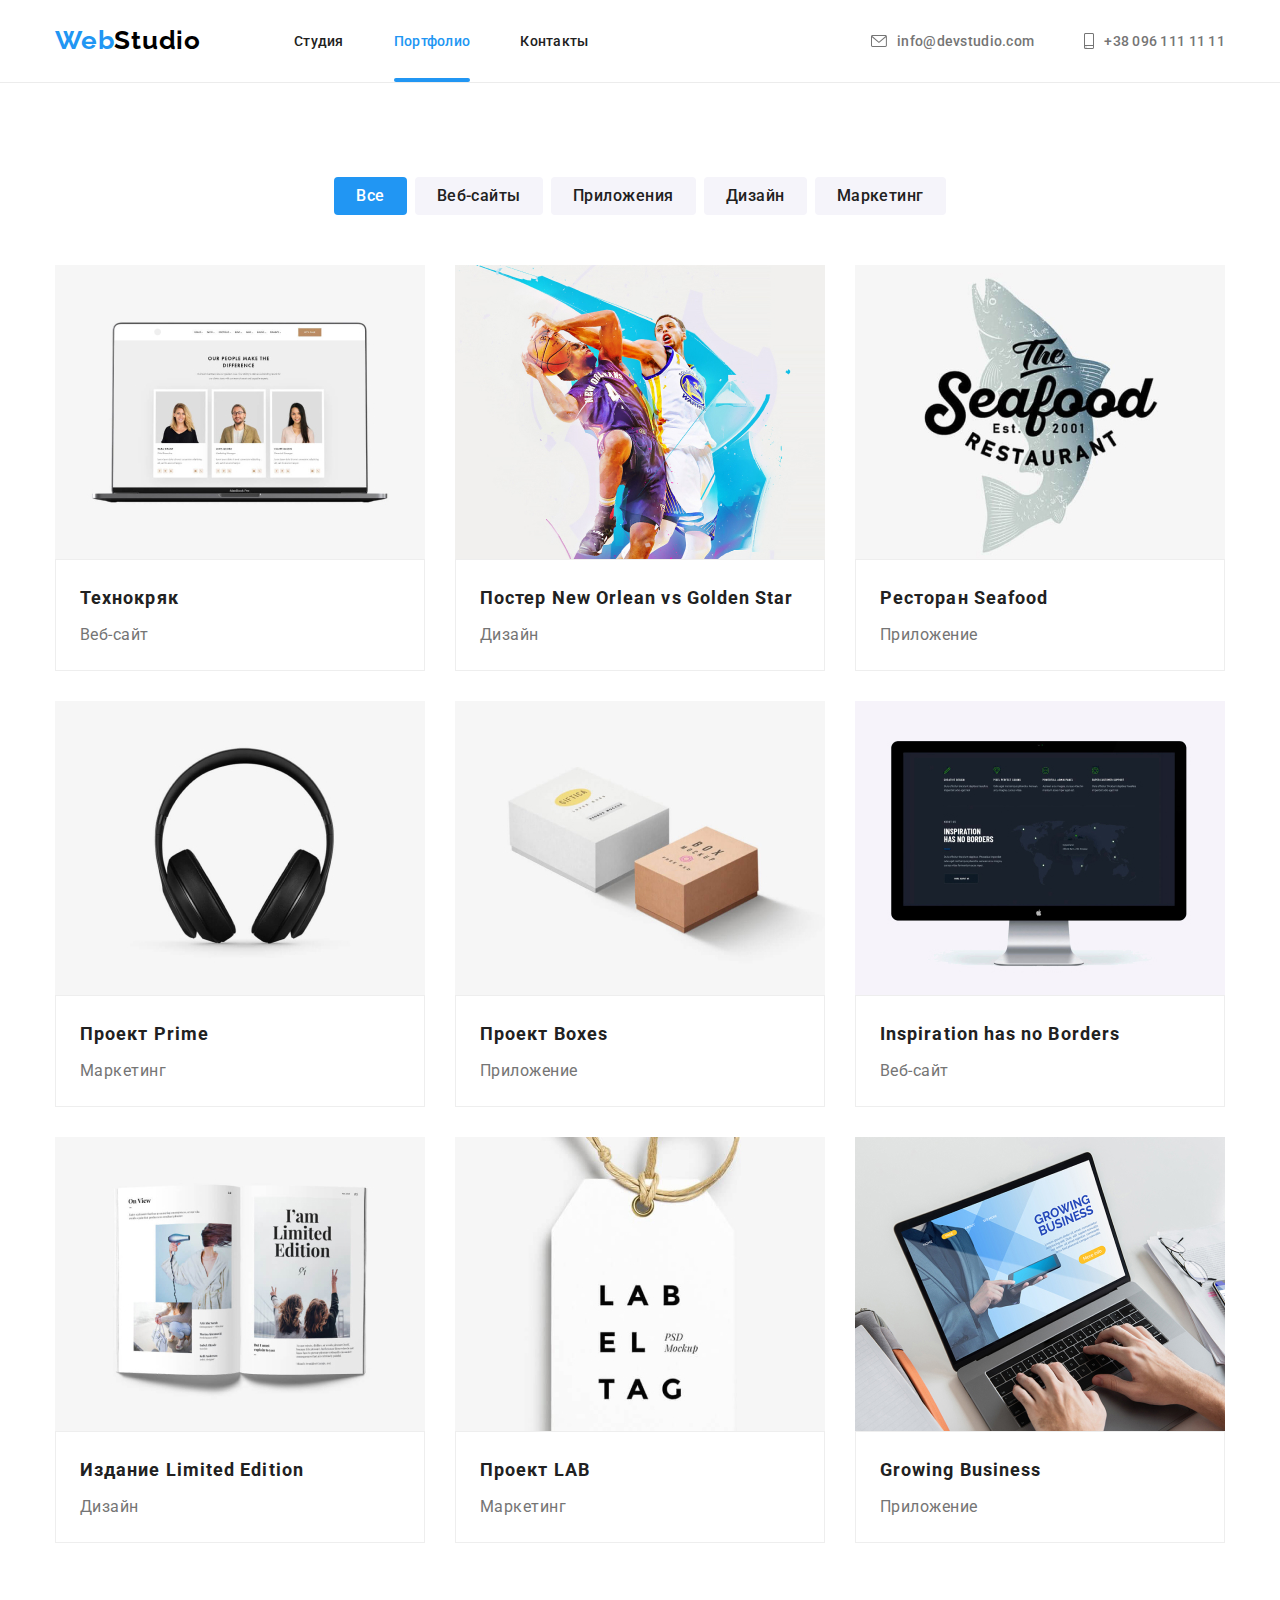
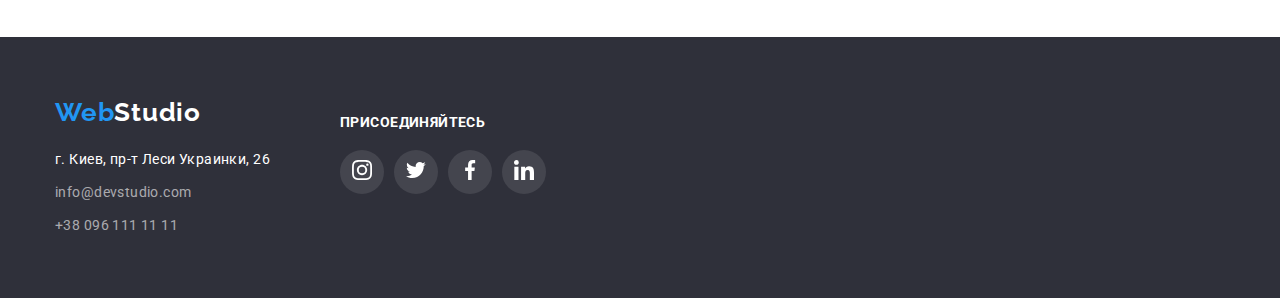
==== portfolio.html @ 6a9461f4 "start" ====
<!DOCTYPE html>
<html lang="ru">
<head>
    <meta charset="UTF-8">
    <meta http-equiv="X-UA-Compatible" content="IE=edge">
    <meta name="viewport" content="width=device-width, initial-scale=1.0">
    <title>goit-markup-hw-01</title>
    <link rel="preconnect" href="https://fonts.gstatic.com">
    <link href="https://fonts.googleapis.com/css2?family=Raleway:wght@700&family=Roboto:wght@400;500;700;900&display=swap"
        rel="stylesheet">
    <link rel="stylesheet" href="https://cdnjs.cloudflare.com/ajax/libs/modern-normalize/1.0.0/modern-normalize.min.css">
    <link rel="stylesheet" href="./css/styles.css">
</head>
<body>
    <header class="page-header">
        <div class="container nav-media">
               <nav class="main-nav">
                <a href="./index.html" class="logo"> <span class="logo-primary">Web</span>Studio</a>
                <ul class="site-nav">
                    <li class="item"><a href="./index.html" class="link">Студия</a></li>
                    <li class="item"><a href="./portfolio.html" class="link current">Портфолио</a></li>
                    <li class="item"><a href="" class="link">Контакты</a></li>
                </ul>
            </nav>
            <ul class="site-media">
                <li class="item"><a href="mailto:info@devstudio.com" class="link"><svg class="icon" width="16px"
                            height="12px">
                            <use href="./images/svg/symbol-defs.svg#envelope"></use>
                        </svg>info@devstudio.com</a></li>
                <li class="item"><a href="tel:+380961111111" class="link"><svg class="icon" width="10px" height="16px">
                            <use href="./images/svg/symbol-defs.svg#smartphone"></use>
                        </svg>+38 096 111 11 11</a></li>
            </ul>
        </div>
    </header>

    <main>
        <section class="portfolio"> 
            <div class="container">
                <h1 class="visually-hidden">Portfolio</h1>
                <ul class="filter">
                    <li class="item"><button type="button" class="button current">Все</button></li>
                    <li class="item"><button type="button" class="button">Веб-сайты</button></li>
                    <li class="item"><button type="button" class="button">Приложения</button></li>
                    <li class="item"><button type="button" class="button">Дизайн</button></li>
                    <li class="item"><button type="button" class="button">Маркетинг</button></li>
                </ul>
                <ul class="examples">
                    <li class="example-list">
                        <img src="./images/portfolio1.jpg" alt="portfolio1" class="example-image">
                        <div class="example">
                            <p class="example-name">Технокряк</p>
                            <p class="example-filter">Веб-сайт</p>
                        </div>
                    </li>
                    <li class="example-list">
                        <img src="./images/portfolio2.jpg" alt="portfolio2" class="example-image">
                        <div class="example">
                            <p class="example-name">Постер New Orlean vs Golden Star</p>
                            <p class="example-filter">Дизайн</p>
                        </div>
                    </li>
                    <li class="example-list">
                        <img src="./images/portfolio3.jpg" alt="portfolio3" class="example-image">
                        <div class="example">
                            <p class="example-name">Ресторан Seafood</p>
                            <p class="example-filter">Приложение</p>
                        </div>
                    </li>
                    <li class="example-list">
                        <img src="./images/portfolio4.jpg" alt="portfolio4" class="example-image">
                        <div class="example">
                            <p class="example-name">Проект Prime</p>
                            <p class="example-filter">Маркетинг</p>
                        </div>
                    </li>
                    <li class="example-list">
                        <img src="./images/portfolio5.jpg" alt="portfolio5" class="example-image">
                        <div class="example">
                            <p class="example-name">Проект Boxes</p>
                            <p class="example-filter">Приложение</p>
                        </div>
                    </li>
                    <li class="example-list">
                        <img src="./images/portfolio6.jpg" alt="portfolio6" class="example-image">
                        <div class="example">
                            <p class="example-name">Inspiration has no Borders</p>
                            <p class="example-filter">Веб-сайт</p>
                        </div>
                    </li>
                    <li class="example-list">
                        <img src="./images/portfolio7.jpg" alt="portfolio7" class="example-image">
                        <div class="example">
                            <p class="example-name">Издание Limited Edition</p>
                            <p class="example-filter">Дизайн</p>
                        </div>
                    </li>
                    <li class="example-list">
                        <img src="./images/portfolio8.jpg" alt="portfolio8" class="example-image">
                        <div class="example">
                            <p class="example-name">Проект LAB</p>
                            <p class="example-filter">Маркетинг</p>
                        </div>
                    </li>
                    <li class="example-list">
                        <img src="./images/portfolio9.jpg" alt="portfolio9" class="example-image">
                        <div class="example">
                            <p class="example-name">Growing Business</p>
                            <p class="example-filter">Приложение</p>
                        </div>
                    </li>
                </ul>
            </div>
        </section>

    </main>

    <footer class="footer">
        <div class="container">
            <div class="address-info">
                <a href="./index.html" class="logo"> <span class="logo-primary">Web</span>Studio</a>
                <address>
                    <ul class="address">
                        <li>
                            <p class="item">г. Киев, пр-т Леси Украинки, 26</p>
                        </li>
                        <li class="media">
                            <p class="item">info@devstudio.com</p>
                        </li>
                        <li class="media">
                            <p class="item">+38 096 111 11 11</p>
                        </li>
                    </ul>
                </address>
            </div>
            <div class="social">
                <p class="social-invite">присоединяйтесь</p>
                <ul class="footer-socials">
                    <li class="item">
                        <button type="button" class="button"><svg class="button-socials" width="20px" height="20px">
                                <use href="./images/svg/symbol-defs.svg#instagram"></use>
                            </svg></button>
                    </li>
                    <li class="item">
                        <button type="button" class="button"><svg class="button-socials" width="20px" height="20px">
                                <use href="./images/svg/symbol-defs.svg#twitter"></use>
                            </svg></button>
                    </li>
    
                    </li>
                    <li class="item">
                        <button type="button" class="button"><svg class="button-socials" width="20px" height="20px">
                                <use href="./images/svg/symbol-defs.svg#facebook"></use>
                            </svg></button>
                    </li>
                    <li class="item">
                        <button type="button" class="button"><svg class="button-socials" width="20px" height="20px">
                                <use href="./images/svg/symbol-defs.svg#linkedin"></use>
                            </svg></button>
                    </li>
                </ul>
    
            </div>
        </div>
    </footer>
 </body>
</html>
---- css/styles.css ----
:root {
  --nav-text-color: rgba(33, 33, 33, 1);
  --title-text-color: rgba(33, 33, 33, 1);
  --text-color: rgba(117, 117, 117, 1);
  --accent-color: rgba(33, 150, 243, 1);
  --primary-bg-color: #ffffff;
  --secondary-bg-color: rgba(47, 48, 58, 1);
  --white-color: rgba(255, 255, 255, 1);
  --button-background: rgba(245, 244, 250, 1);
  --card-set-gap: 30px;
  --socials-color: #afb1b8;
}

body {
  background-color: var(--primary-bg-color);
  color: var(--text-color);
  font-family: Roboto;
}

/* Header */

.page-header {
  border-bottom: 1px solid #ececec;
}

.container {
  width: 1200px;
  padding-left: 15px;
  padding-right: 15px;
  margin: 0 auto;
}

.nav-media {
  display: flex;
  align-items: center;
}

.main-nav {
  display: flex;
  align-items: center;
}

.site-nav {
  display: flex;
  list-style: none;
  margin-left: 93px;
}

.site-media {
  list-style: none;
  display: flex;
  margin-left: auto;
  align-items: center;
}

.site-nav .item:not(:last-child) {
  margin-right: 50px;
}

.site-nav .item,
.site-media .item {
  padding-top: 32px;
  padding-bottom: 32px;
}

.site-media .item:not(:last-child) {
  margin-right: 50px;
}

.logo {
  color: rgba(0, 0, 0, 1);
  font-family: Raleway;
  font-weight: bold;
  font-size: 26px;
  line-height: 1.192;
  letter-spacing: 0.03em;
  text-decoration: none;
  padding-bottom: 25px;
  padding-top: 24px;
}

.logo-primary {
  color: rgba(33, 150, 243, 1);
}

.logo:hover,
.logo:focus {
  color: var(--accent-color);
}

.site-nav .link {
  color: var(--nav-text-color);
  font-weight: 500;
  font-size: 14px;
  line-height: 1.143;
  letter-spacing: 0.02em;
  text-decoration: none;
}

.site-nav .link:hover,
.site-nav .link:focus,
.site-media .link:hover,
.site-media .link:focus {
  color: var(--accent-color);
}

.site-nav .link.current {
  position: relative;
  color: var(--accent-color);
}

.site-nav .link.current::after {
  content: "";
  position: absolute;
  width: 100%;
  height: 4px;
  top: 45px;
  left: 0;
  background: #2196f3;
  border-radius: 2px;
}

.site-media .link {
  display: flex;
  align-items: center;
  color: var(--text-color);
  font-weight: 500;
  font-size: 14px;
  line-height: 1.143;
  letter-spacing: 0.02em;
  text-decoration: none;
}

.site-media,
.site-nav {
  padding: 0px;
  margin-top: 0;
  margin-bottom: 0;
}

.site-media .icon {
  margin-right: 10px;
  fill: currentColor;
}

/* Main */
/* hero-section */

.hero {
  max-width: 1600px;
  height: 600px;
  background-color: var(--secondary-bg-color);
  background-image: linear-gradient(
      to right,
      rgba(47, 48, 58, 0.4),
      rgba(47, 48, 58, 0.4)
    ),
    url(../images/img9.jpg);
  background-repeat: no-repeat;
  background-position: center;
  padding-top: 200px;
  padding-bottom: 200px;
  margin: auto;
}

.hero-title {
  margin-top: 0px;
  margin-bottom: 30px;
  margin-left: auto;
  margin-right: auto;
  color: var(--white-color);
  font-weight: 900;
  font-size: 44px;
  line-height: 1.364;
  text-align: center;
  letter-spacing: 0.06em;
  text-transform: uppercase;
}

.button.primary {
  color: var(--white-color);
  background-color: var(--accent-color);
  box-shadow: 0px 4px 4px rgba(0, 0, 0, 0.15);
  border-radius: 4px;
  font-weight: bold;
  font-size: 16px;
  line-height: 1.875;
  display: flex;
  align-items: center;
  text-align: center;
  letter-spacing: 0.06em;
  font-family: inherit;
  cursor: pointer;
  padding: 10px 32px;
  border: 0px;
  margin: auto;
}

/* features-section */

.visually-hidden {
  position: absolute;
  clip: rect(0 0 0 0);
  width: 1px;
  height: 1px;
  margin: -1px;
}
.section {
  padding-top: 94px;
}

.section-title {
  color: var(--title-text-color);
  font-weight: bold;
  font-size: 36px;
  line-height: 1.167;
  text-align: center;
  letter-spacing: 0.03em;
  margin: 0;
  margin-bottom: 50px;
}

.features {
  display: flex;
  list-style: none;
  padding: 0px;
  margin-top: 0;
  margin-bottom: 0;
}

.features .item {
  width: 270px;
}

.features-icon {
  text-align: center;
  background-color: #f5f4fa;
  padding: 25px 100px;
  margin-bottom: 30px;
}

.features .item:not(:last-child) {
  margin-right: 30px;
}

.features-title {
  color: var(--title-text-color);
  font-weight: bold;
  font-size: 14px;
  line-height: 1.143;
  letter-spacing: 0.03em;
  text-transform: uppercase;
  margin-top: 0px;
  margin-bottom: 10px;
}

.features-description {
  font-weight: normal;
  font-size: 14px;
  line-height: 1.714;
  letter-spacing: 0.03em;
  margin: 0;
}

/* speciality */

.speciality {
  display: flex;
  list-style: none;
  padding-bottom: 94px;
  margin: 0 auto;
  padding-left: 0;
}

.speciality .item:not(:last-child) {
  margin-right: 30px;
}

/* team */

.team {
  display: flex;
  list-style: none;
  padding-bottom: 94px;
  padding-left: 0;
  margin: 0;
}

.team .member-list:not(:last-child) {
  margin-right: 30px;
}

.section-team {
  background-color: rgba(245, 244, 250, 1);
}

.member-list {
  background-color: var(--primary-bg-color);
  text-align: center;
  width: 270px;
  box-shadow: 0px 1px 3px rgba(0, 0, 0, 0.12), 0px 1px 1px rgba(0, 0, 0, 0.14),
    0px 2px 1px rgba(0, 0, 0, 0.2);
  border-radius: 0px 0px 4px 4px;
}

.member-info {
  padding-top: 30px;
  margin-bottom: 16px;
}

.team-member {
  color: var(--title-text-color);
  font-weight: 500;
  font-size: 16px;
  line-height: 1.187;
  letter-spacing: 0.03em;
  margin: 0 0 10px 0;
}

.team-position {
  font-size: 16px;
  line-height: 1.187;
  text-align: center;
  letter-spacing: 0.03em;
  margin: 0;
}

.socials {
  padding: 0 32px 30px 32px;
}

.member-socials {
  display: flex;
  justify-content: space-between;
  list-style: none;
  padding-left: 0;
  margin: 0;
}

.member-socials .button {
  width: 44px;
  height: 44px;
  border: none;
  padding: 0;
  background-color: var(--primary-bg-color);
  border-radius: 50%;
  cursor: pointer;
  color: var(--socials-color);
}

.button-socials {
  fill: currentColor;
}

.button:hover,
.button:focus {
  background-color: var(--accent-color);
  color: var(--white-color);
}

.clients-icons {
  display: flex;
  justify-content: space-between;
  list-style: none;
  padding-left: 0;
  padding-bottom: 94px;
  margin: 0;
}

.clients-icons .button {
  padding: 16px 32px;
  background-color: var(--primary-bg-color);
  border-radius: 50%;
  border: 1px solid #afb1b8;
  box-sizing: border-box;
  border-radius: 4px;
  cursor: pointer;
  color: var(--socials-color);
}

.button-clients {
  fill: currentColor;
}

.clients-icons .button:hover,
.clients-icons .button:focus {
  color: var(--accent-color);
  border-color: var(--accent-color);
}

/* footer */

.footer {
  display: flex;
  background-color: var(--secondary-bg-color);
  max-width: 1600px;
  margin: 0 auto;
}

.footer .container {
  display: flex;
  align-items: center;
}

.footer .logo {
  display: inline-block;
  color: var(--white-color);
  margin: 0 0 20px 0;
  padding: 0;
}

.address {
  display: inline-block;
  color: var(--white-color);
  font-family: Roboto;
  font-style: normal;
  font-weight: normal;
  font-size: 14px;
  line-height: 1.714;
  letter-spacing: 0.03em;
  list-style: none;
  padding-left: 0;
  margin: 0;
  padding-bottom: 60px;
}

.address .item {
  margin: 0;
}

.footer .media {
  color: rgba(255, 255, 255, 0.6);
  margin-top: 9px;
}

.footer-socials {
  display: flex;
  align-items: center;
  list-style: none;
  padding-left: 0;
  margin: 0;
}

.social-invite {
  font-weight: bold;
  font-size: 14px;
  line-height: 1.143;
  letter-spacing: 0.03em;
  text-transform: uppercase;
  color: var(--white-color);
  margin: 0;
  margin-bottom: 20px;
}

.footer-socials .button {
  width: 44px;
  height: 44px;
  border: none;
  padding: 0;
  background-color: rgba(255, 255, 255, 0.1);
  border-radius: 50%;
  cursor: pointer;
  color: var(--white-color);
}

.address-info {
  margin-right: 70px;
  padding-top: 60px;
}

.footer .social {
  padding-top: 72px;
  padding-bottom: 100px;
}

.footer-socials .item:not(:last-child) {
  margin-right: 10px;
}

.footer-socials .button:hover,
.footer-socials .button:focus {
  background-color: var(--accent-color);
}

/* portfolio */

.portfolio {
  padding-top: 94px;
  padding-bottom: 94px;
}

.filter {
  display: flex;
  justify-content: center;
  list-style: none;
  padding-left: 0;
  margin: 0 0 50px 0;
}

.filter .item:not(:last-child) {
  margin-right: 8px;
}

.filter .button.current {
  color: var(--white-color);
  background-color: var(--accent-color);
  /* box-shadow: 0px 3px 1px rgba(0, 0, 0, 0.1), 0px 1px 2px rgba(0, 0, 0, 0.08),
    0px 2px 2px rgba(0, 0, 0, 0.12); */
  border-radius: 4px;
  font-weight: 500;
  font-size: 16px;
  line-height: 1.625;
  text-align: center;
  letter-spacing: 0.03em;
  font-family: inherit;
  cursor: pointer;
  padding: 6px 22px;
  border: 0px;
  margin: auto;
}

.filter .button {
  color: var(--title-text-color);
  background-color: var(--button-background);
  border-radius: 4px;
  font-weight: 500;
  font-size: 16px;
  line-height: 1.625;
  text-align: center;
  letter-spacing: 0.03em;
  font-family: inherit;
  cursor: pointer;
  padding: 6px 22px;
  border: 0px;
  margin: auto;
}

.filter .button:hover,
.filter .button:focus {
  box-shadow: 0px 3px 1px rgba(0, 0, 0, 0.1), 0px 1px 2px rgba(0, 0, 0, 0.08),
    0px 2px 2px rgba(0, 0, 0, 0.12);
  background-color: var(--accent-color);
  color: var(--white-color);
}

.example-list:hover,
.example-list:focus {
  box-shadow: 0px 1px 1px rgba(0, 0, 0, 0.12), 0px 4px 4px rgba(0, 0, 0, 0.06),
    1px 4px 6px rgba(0, 0, 0, 0.16);
  cursor: pointer;
}
.examples {
  display: flex;
  flex-wrap: wrap;
  list-style: none;
  padding: 0;
  margin: 0;
  margin-top: calc(-1 * var(--card-set-gap));
  margin-left: calc(-1 * var(--card-set-gap));
}

.examples > .example-list {
  background-color: var(--white-color);
  box-sizing: border-box;
  flex-basis: calc(100% / 3 - var(--card-set-gap));
  margin-left: var(--card-set-gap);
  margin-top: var(--card-set-gap);
}

.example-image {
  display: block;
  max-width: 100%;
  height: auto;
}

.example {
  padding: 20px 24px;
  border: 1px solid #eeeeee;
}

.example-name {
  color: var(--title-text-color);
  font-weight: bold;
  font-size: 18px;
  line-height: 2;
  letter-spacing: 0.06em;
  margin: 0;
  margin-bottom: 4px;
}

.example-filter {
  font-size: 16px;
  line-height: 1.875;
  letter-spacing: 0.03em;
  margin: 0;
}
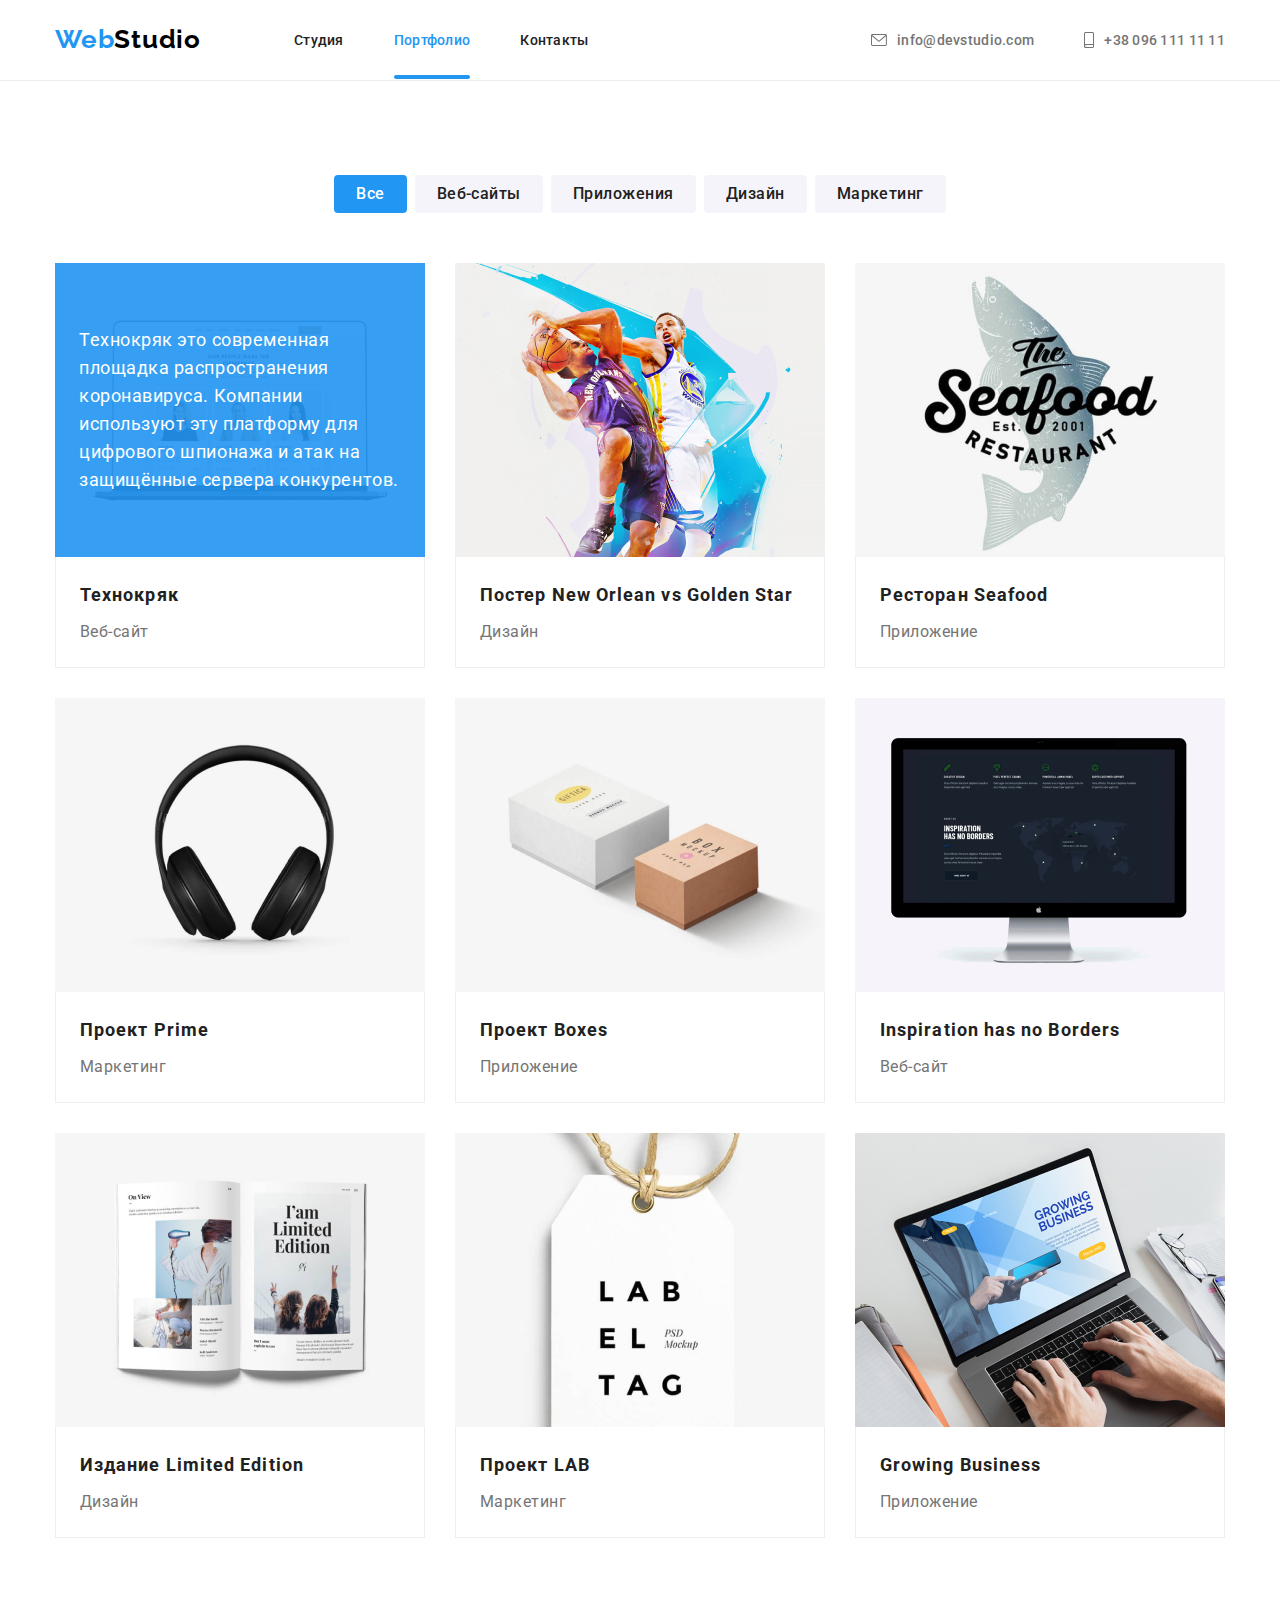
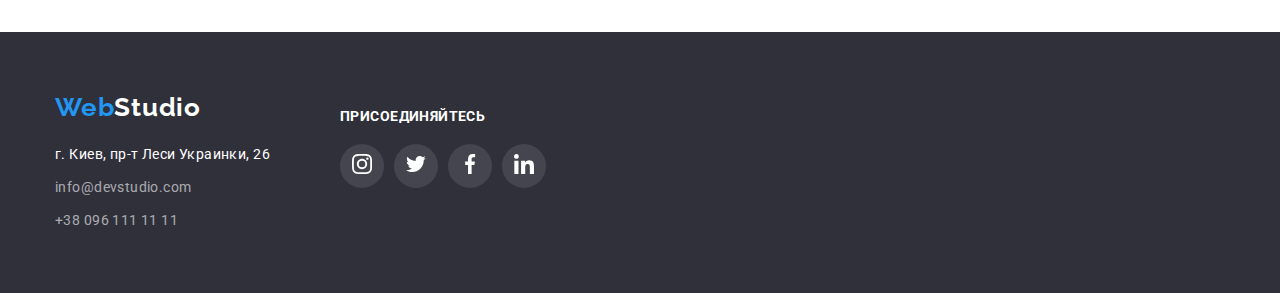
==== commit 32a841bb: "studio ready" ====
--- a/portfolio.html
+++ b/portfolio.html
@@ -47,11 +47,19 @@
                 </ul>
                 <ul class="examples">
                     <li class="example-list">
-                        <img src="./images/portfolio1.jpg" alt="portfolio1" class="example-image">
+                        <div class="example-thumb">
+                            <img src="./images/portfolio1.jpg" alt="portfolio1" class="example-image">
+                        
+                            <div class="description">
+                                <p class="description-text">Технокряк это современная площадка распространения коронавируса. Компании используют эту платформу для цифрового
+                                шпионажа и атак на защищённые сервера конкурентов.</p>
+                            </div>
+                        </div>
                         <div class="example">
                             <p class="example-name">Технокряк</p>
                             <p class="example-filter">Веб-сайт</p>
-                        </div>
+                            </div>
+                        
                     </li>
                     <li class="example-list">
                         <img src="./images/portfolio2.jpg" alt="portfolio2" class="example-image">
--- a/css/styles.css
+++ b/css/styles.css
@@ -9,6 +9,7 @@
   --button-background: rgba(245, 244, 250, 1);
   --card-set-gap: 30px;
   --socials-color: #afb1b8;
+  --backdrop-color: rgba(0, 0, 0, 0.2);
 }
 
 body {
@@ -57,7 +58,7 @@
   margin-right: 50px;
 }
 
-.site-nav .item,
+.site-nav .link,
 .site-media .item {
   padding-top: 32px;
   padding-bottom: 32px;
@@ -77,6 +78,7 @@
   text-decoration: none;
   padding-bottom: 25px;
   padding-top: 24px;
+  transition: color 250ms cubic-bezier(0.4, 0, 0.2, 1);
 }
 
 .logo-primary {
@@ -95,6 +97,26 @@
   line-height: 1.143;
   letter-spacing: 0.02em;
   text-decoration: none;
+  transition: color 250ms cubic-bezier(0.4, 0, 0.2, 1);
+}
+
+.site-nav .item {
+  position: relative;
+}
+
+.site-nav .item::after {
+  position: absolute;
+  width: 100%;
+  bottom: 0;
+  left: 0;
+  content: "";
+  outline: 1px solid var(--accent-color);
+  opacity: 0;
+  transition: opacity 250ms cubic-bezier(0.4, 0, 0.2, 1);
+}
+
+.site-nav .item:hover::after {
+  opacity: 1;
 }
 
 .site-nav .link:hover,
@@ -114,7 +136,7 @@
   position: absolute;
   width: 100%;
   height: 4px;
-  top: 45px;
+  bottom: 1px;
   left: 0;
   background: #2196f3;
   border-radius: 2px;
@@ -276,6 +298,34 @@
   margin-right: 30px;
 }
 
+.speciality-image {
+  display: block;
+  max-width: 100%;
+  height: auto;
+}
+
+.speciality .thumb {
+  position: relative;
+}
+
+.label {
+  position: absolute;
+  bottom: 0;
+  left: 0;
+  width: 100%;
+  margin: 0;
+  padding: 27px;
+  font-weight: bold;
+  font-size: 14px;
+  line-height: 1.143;
+  text-align: center;
+  letter-spacing: 0.03em;
+  text-transform: uppercase;
+  color: var(--white-color);
+  background-color: rgba(47, 48, 58, 0.8);
+  border: none;
+}
+
 /* team */
 
 .team {
@@ -306,6 +356,12 @@
 .member-info {
   padding-top: 30px;
   margin-bottom: 16px;
+}
+
+.member-image {
+  display: block;
+  max-width: 100%;
+  height: auto;
 }
 
 .team-member {
@@ -346,6 +402,8 @@
   border-radius: 50%;
   cursor: pointer;
   color: var(--socials-color);
+  transition: color 250ms cubic-bezier(0.4, 0, 0.2, 1),
+    background-color 250ms cubic-bezier(0.4, 0, 0.2, 1);
 }
 
 .button-socials {
@@ -376,6 +434,8 @@
   border-radius: 4px;
   cursor: pointer;
   color: var(--socials-color);
+  transition: color 250ms cubic-bezier(0.4, 0, 0.2, 1),
+    border-color 250ms cubic-bezier(0.4, 0, 0.2, 1);
 }
 
 .button-clients {
@@ -461,6 +521,7 @@
   border-radius: 50%;
   cursor: pointer;
   color: var(--white-color);
+  transition: background-color 250ms cubic-bezier(0.4, 0, 0.2, 1);
 }
 
 .address-info {
@@ -480,6 +541,51 @@
 .footer-socials .button:hover,
 .footer-socials .button:focus {
   background-color: var(--accent-color);
+}
+
+.backdrop {
+  position: fixed;
+  top: 0;
+  left: 0;
+  width: 100%;
+  height: 100%;
+  background-color: var(--backdrop-color);
+}
+
+.backdrop.is-hidden {
+  opacity: 0;
+  pointer-events: none;
+}
+
+.modal {
+  position: relative;
+  width: 528px;
+  height: 581px;
+  background-color: var(--primary-bg-color);
+  position: absolute;
+  top: 50%;
+  left: 50%;
+  transform: translate(-50%, -50%);
+}
+
+.modal .button {
+  position: absolute;
+  padding: 0;
+  top: 8px;
+  right: 8px;
+  width: 30px;
+  height: 30px;
+  border: 0px;
+  background-color: var(--primary-bg-color);
+  cursor: pointer;
+}
+
+.button-close {
+  margin: 0;
+  border-radius: 50%;
+  border: 1px solid rgba(0, 0, 0, 0.1);
+  background-color: var(--primary-bg-color);
+  padding: 5px;
 }
 
 /* portfolio */
@@ -533,6 +639,9 @@
   padding: 6px 22px;
   border: 0px;
   margin: auto;
+  transition: color 250ms cubic-bezier(0.4, 0, 0.2, 1),
+    background-color 250ms cubic-bezier(0.4, 0, 0.2, 1),
+    box-shadow 250ms cubic-bezier(0.4, 0, 0.2, 1);
 }
 
 .filter .button:hover,
@@ -547,7 +656,6 @@
 .example-list:focus {
   box-shadow: 0px 1px 1px rgba(0, 0, 0, 0.12), 0px 4px 4px rgba(0, 0, 0, 0.06),
     1px 4px 6px rgba(0, 0, 0, 0.16);
-  cursor: pointer;
 }
 .examples {
   display: flex;
@@ -565,6 +673,38 @@
   flex-basis: calc(100% / 3 - var(--card-set-gap));
   margin-left: var(--card-set-gap);
   margin-top: var(--card-set-gap);
+  cursor: pointer;
+  transition: box-shadow 250ms cubic-bezier(0.4, 0, 0.2, 1);
+}
+
+.example-thumb {
+  position: relative;
+}
+
+.example-thumb::before {
+  display: inline-block;
+  content: "";
+  position: absolute;
+  top: 0;
+  left: 0;
+  width: 100%;
+  height: 100%;
+  background-color: rgba(33, 150, 243, 0.9);
+}
+
+.description {
+  position: absolute;
+  width: 322px;
+  top: 50%;
+  left: 50%;
+  transform: translate(-50%, -50%);
+}
+
+.description-text {
+  font-size: 18px;
+  line-height: 1.555;
+  letter-spacing: 0.03em;
+  color: var(--white-color);
 }
 
 .example-image {
@@ -575,7 +715,9 @@
 
 .example {
   padding: 20px 24px;
-  border: 1px solid #eeeeee;
+  border-bottom: 1px solid #eeeeee;
+  border-left: 1px solid #eeeeee;
+  border-right: 1px solid #eeeeee;
 }
 
 .example-name {
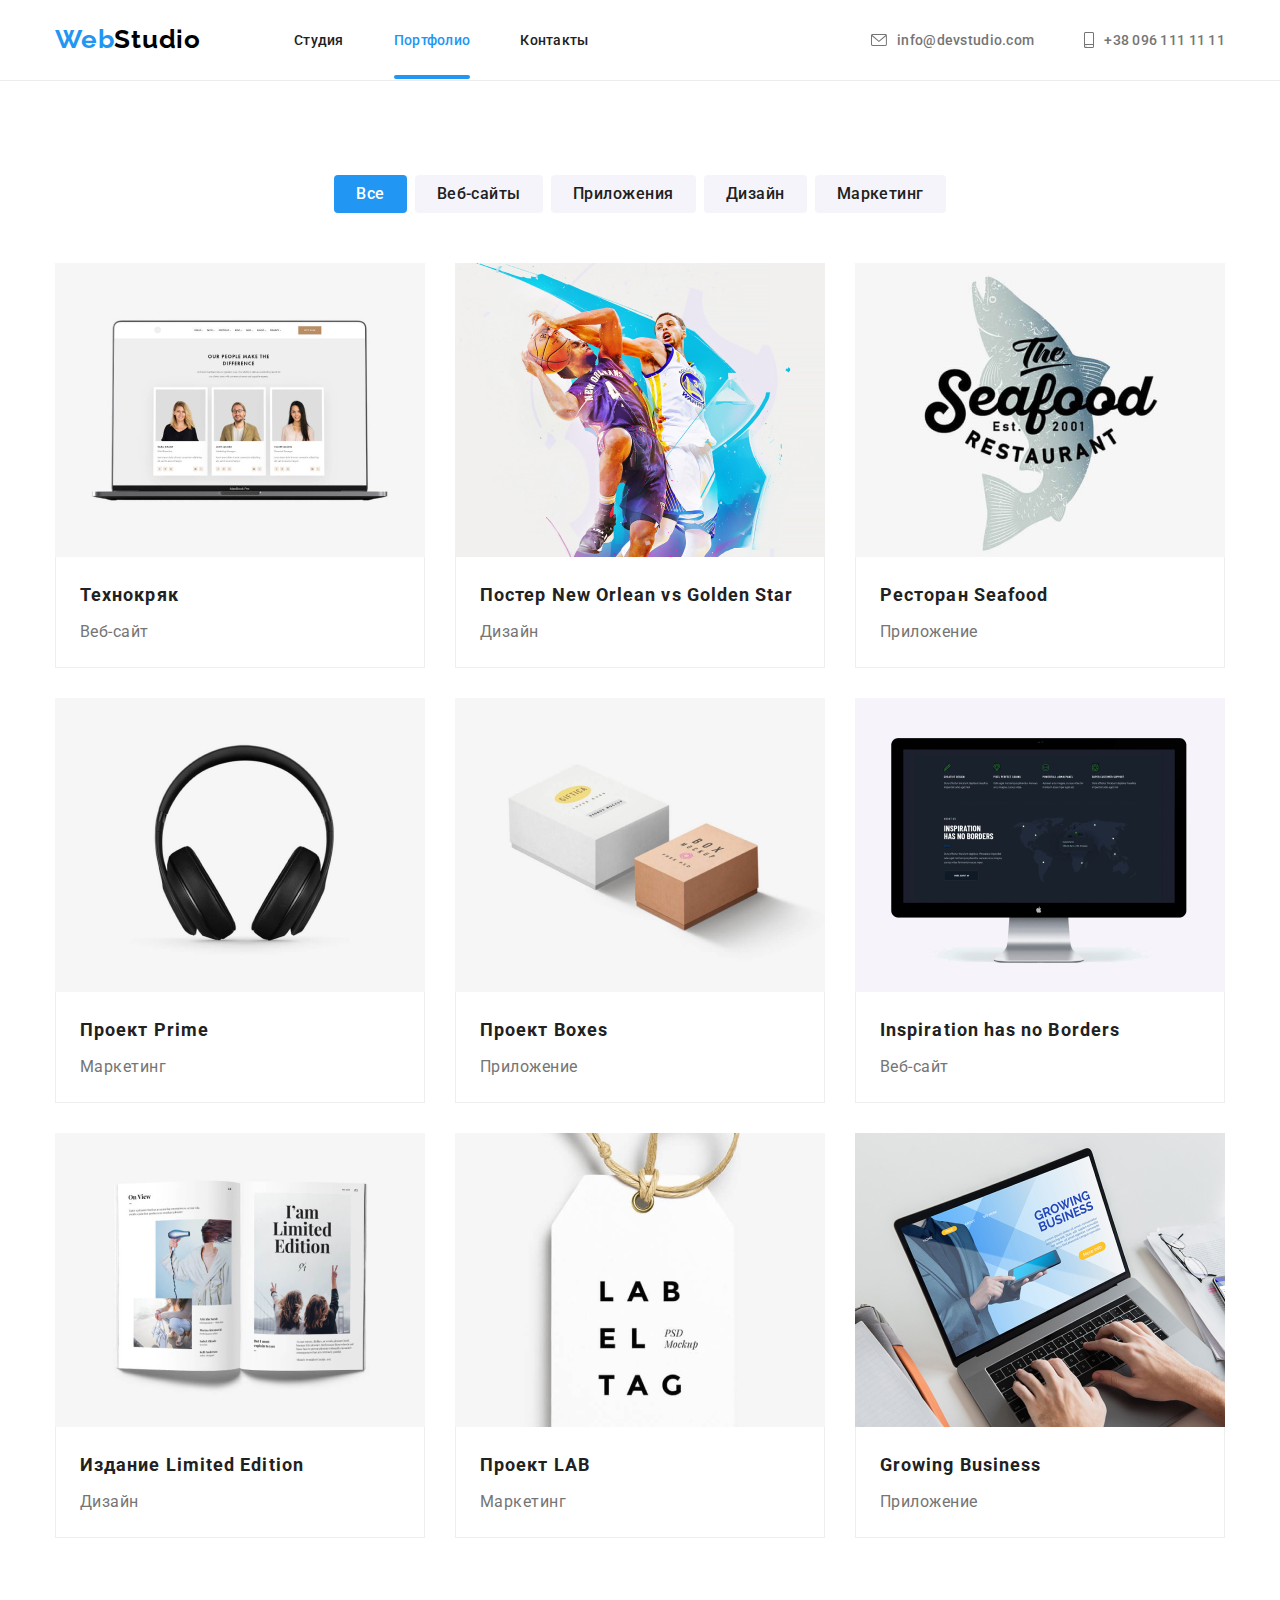
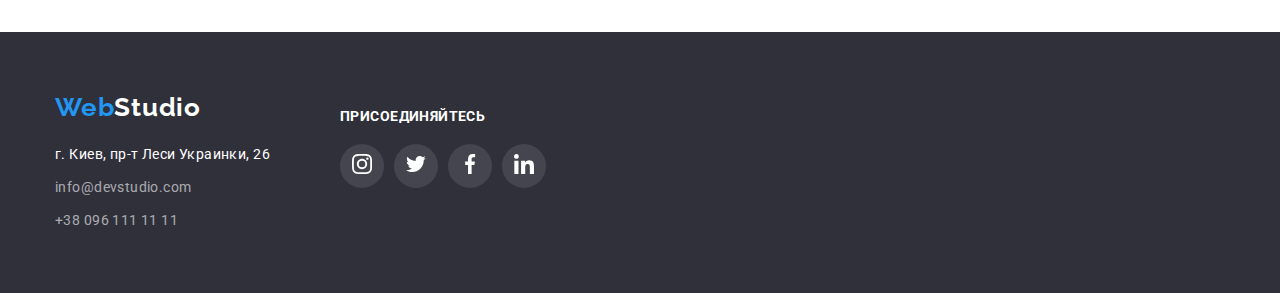
==== commit 945882cc: "portfolio reADY" ====
--- a/portfolio.html
+++ b/portfolio.html
@@ -49,10 +49,12 @@
                     <li class="example-list">
                         <div class="example-thumb">
                             <img src="./images/portfolio1.jpg" alt="portfolio1" class="example-image">
-                        
-                            <div class="description">
-                                <p class="description-text">Технокряк это современная площадка распространения коронавируса. Компании используют эту платформу для цифрового
-                                шпионажа и атак на защищённые сервера конкурентов.</p>
+                            <div class="example-overlay">
+                                <div class="description">
+                                    <p class="description-text">Технокряк это современная площадка распространения коронавируса. Компании используют эту
+                                        платформу для цифрового
+                                        шпионажа и атак на защищённые сервера конкурентов.</p>
+                                </div>
                             </div>
                         </div>
                         <div class="example">
@@ -62,56 +64,136 @@
                         
                     </li>
                     <li class="example-list">
-                        <img src="./images/portfolio2.jpg" alt="portfolio2" class="example-image">
+                        <div class="example-thumb">
+                            <img src="./images/portfolio2.jpg" alt="portfolio2" class="example-image">
+                            <div class="example-overlay">
+                                <div class="description">
+                                    <p class="description-text">Технокряк это современная площадка распространения коронавируса. Компании
+                                        используют эту
+                                        платформу для цифрового
+                                        шпионажа и атак на защищённые сервера конкурентов.</p>
+                                </div>
+                            </div>
+                        </div>
                         <div class="example">
                             <p class="example-name">Постер New Orlean vs Golden Star</p>
                             <p class="example-filter">Дизайн</p>
                         </div>
                     </li>
                     <li class="example-list">
-                        <img src="./images/portfolio3.jpg" alt="portfolio3" class="example-image">
+                        <div class="example-thumb">
+                            <img src="./images/portfolio3.jpg" alt="portfolio3" class="example-image">
+                            <div class="example-overlay">
+                                <div class="description">
+                                    <p class="description-text">Технокряк это современная площадка распространения коронавируса. Компании
+                                        используют эту
+                                        платформу для цифрового
+                                        шпионажа и атак на защищённые сервера конкурентов.</p>
+                                </div>
+                            </div>
+                        </div>
                         <div class="example">
                             <p class="example-name">Ресторан Seafood</p>
                             <p class="example-filter">Приложение</p>
                         </div>
                     </li>
                     <li class="example-list">
-                        <img src="./images/portfolio4.jpg" alt="portfolio4" class="example-image">
+                        <div class="example-thumb">
+                            <img src="./images/portfolio4.jpg" alt="portfolio4" class="example-image">
+                            <div class="example-overlay">
+                                <div class="description">
+                                    <p class="description-text">Технокряк это современная площадка распространения коронавируса. Компании
+                                        используют эту
+                                        платформу для цифрового
+                                        шпионажа и атак на защищённые сервера конкурентов.</p>
+                                </div>
+                            </div>
+                        </div>
                         <div class="example">
                             <p class="example-name">Проект Prime</p>
                             <p class="example-filter">Маркетинг</p>
                         </div>
                     </li>
                     <li class="example-list">
-                        <img src="./images/portfolio5.jpg" alt="portfolio5" class="example-image">
+                        <div class="example-thumb">
+                            <img src="./images/portfolio5.jpg" alt="portfolio5" class="example-image">
+                            <div class="example-overlay">
+                                <div class="description">
+                                    <p class="description-text">Технокряк это современная площадка распространения коронавируса. Компании
+                                        используют эту
+                                        платформу для цифрового
+                                        шпионажа и атак на защищённые сервера конкурентов.</p>
+                                </div>
+                            </div>
+                        </div>
                         <div class="example">
                             <p class="example-name">Проект Boxes</p>
                             <p class="example-filter">Приложение</p>
                         </div>
                     </li>
                     <li class="example-list">
-                        <img src="./images/portfolio6.jpg" alt="portfolio6" class="example-image">
+                        <div class="example-thumb">
+                            <img src="./images/portfolio6.jpg" alt="portfolio6" class="example-image">
+                            <div class="example-overlay">
+                                <div class="description">
+                                    <p class="description-text">Технокряк это современная площадка распространения коронавируса. Компании
+                                        используют эту
+                                        платформу для цифрового
+                                        шпионажа и атак на защищённые сервера конкурентов.</p>
+                                </div>
+                            </div>
+                        </div>
                         <div class="example">
                             <p class="example-name">Inspiration has no Borders</p>
                             <p class="example-filter">Веб-сайт</p>
                         </div>
                     </li>
                     <li class="example-list">
-                        <img src="./images/portfolio7.jpg" alt="portfolio7" class="example-image">
+                        <div class="example-thumb">
+                            <img src="./images/portfolio7.jpg" alt="portfolio7" class="example-image">
+                            <div class="example-overlay">
+                                <div class="description">
+                                    <p class="description-text">Технокряк это современная площадка распространения коронавируса. Компании
+                                        используют эту
+                                        платформу для цифрового
+                                        шпионажа и атак на защищённые сервера конкурентов.</p>
+                                </div>
+                            </div>
+                        </div>
                         <div class="example">
                             <p class="example-name">Издание Limited Edition</p>
                             <p class="example-filter">Дизайн</p>
                         </div>
                     </li>
                     <li class="example-list">
-                        <img src="./images/portfolio8.jpg" alt="portfolio8" class="example-image">
+                        <div class="example-thumb">
+                            <img src="./images/portfolio8.jpg" alt="portfolio8" class="example-image">
+                            <div class="example-overlay">
+                                <div class="description">
+                                    <p class="description-text">Технокряк это современная площадка распространения коронавируса. Компании
+                                        используют эту
+                                        платформу для цифрового
+                                        шпионажа и атак на защищённые сервера конкурентов.</p>
+                                </div>
+                            </div>
+                        </div>
                         <div class="example">
                             <p class="example-name">Проект LAB</p>
                             <p class="example-filter">Маркетинг</p>
                         </div>
                     </li>
                     <li class="example-list">
-                        <img src="./images/portfolio9.jpg" alt="portfolio9" class="example-image">
+                        <div class="example-thumb">
+                            <img src="./images/portfolio9.jpg" alt="portfolio9" class="example-image">
+                            <div class="example-overlay">
+                                <div class="description">
+                                    <p class="description-text">Технокряк это современная площадка распространения коронавируса. Компании
+                                        используют эту
+                                        платформу для цифрового
+                                        шпионажа и атак на защищённые сервера конкурентов.</p>
+                                </div>
+                            </div>
+                        </div>
                         <div class="example">
                             <p class="example-name">Growing Business</p>
                             <p class="example-filter">Приложение</p>
--- a/css/styles.css
+++ b/css/styles.css
@@ -679,9 +679,10 @@
 
 .example-thumb {
   position: relative;
-}
-
-.example-thumb::before {
+  overflow: hidden;
+}
+
+/* .example-thumb::before {
   display: inline-block;
   content: "";
   position: absolute;
@@ -690,6 +691,17 @@
   width: 100%;
   height: 100%;
   background-color: rgba(33, 150, 243, 0.9);
+} */
+
+.example-overlay {
+  position: absolute;
+  top: 0;
+  left: 0;
+  width: 100%;
+  height: 100%;
+  background-color: rgba(33, 150, 243, 0.9);
+  transform: translateY(100%);
+  transition: transform 250ms cubic-bezier(0.4, 0, 0.2, 1);
 }
 
 .description {
@@ -705,6 +717,11 @@
   line-height: 1.555;
   letter-spacing: 0.03em;
   color: var(--white-color);
+}
+
+.example-list:hover .example-overlay,
+.example-list:focus .example-overlay {
+  transform: translateY(0);
 }
 
 .example-image {
